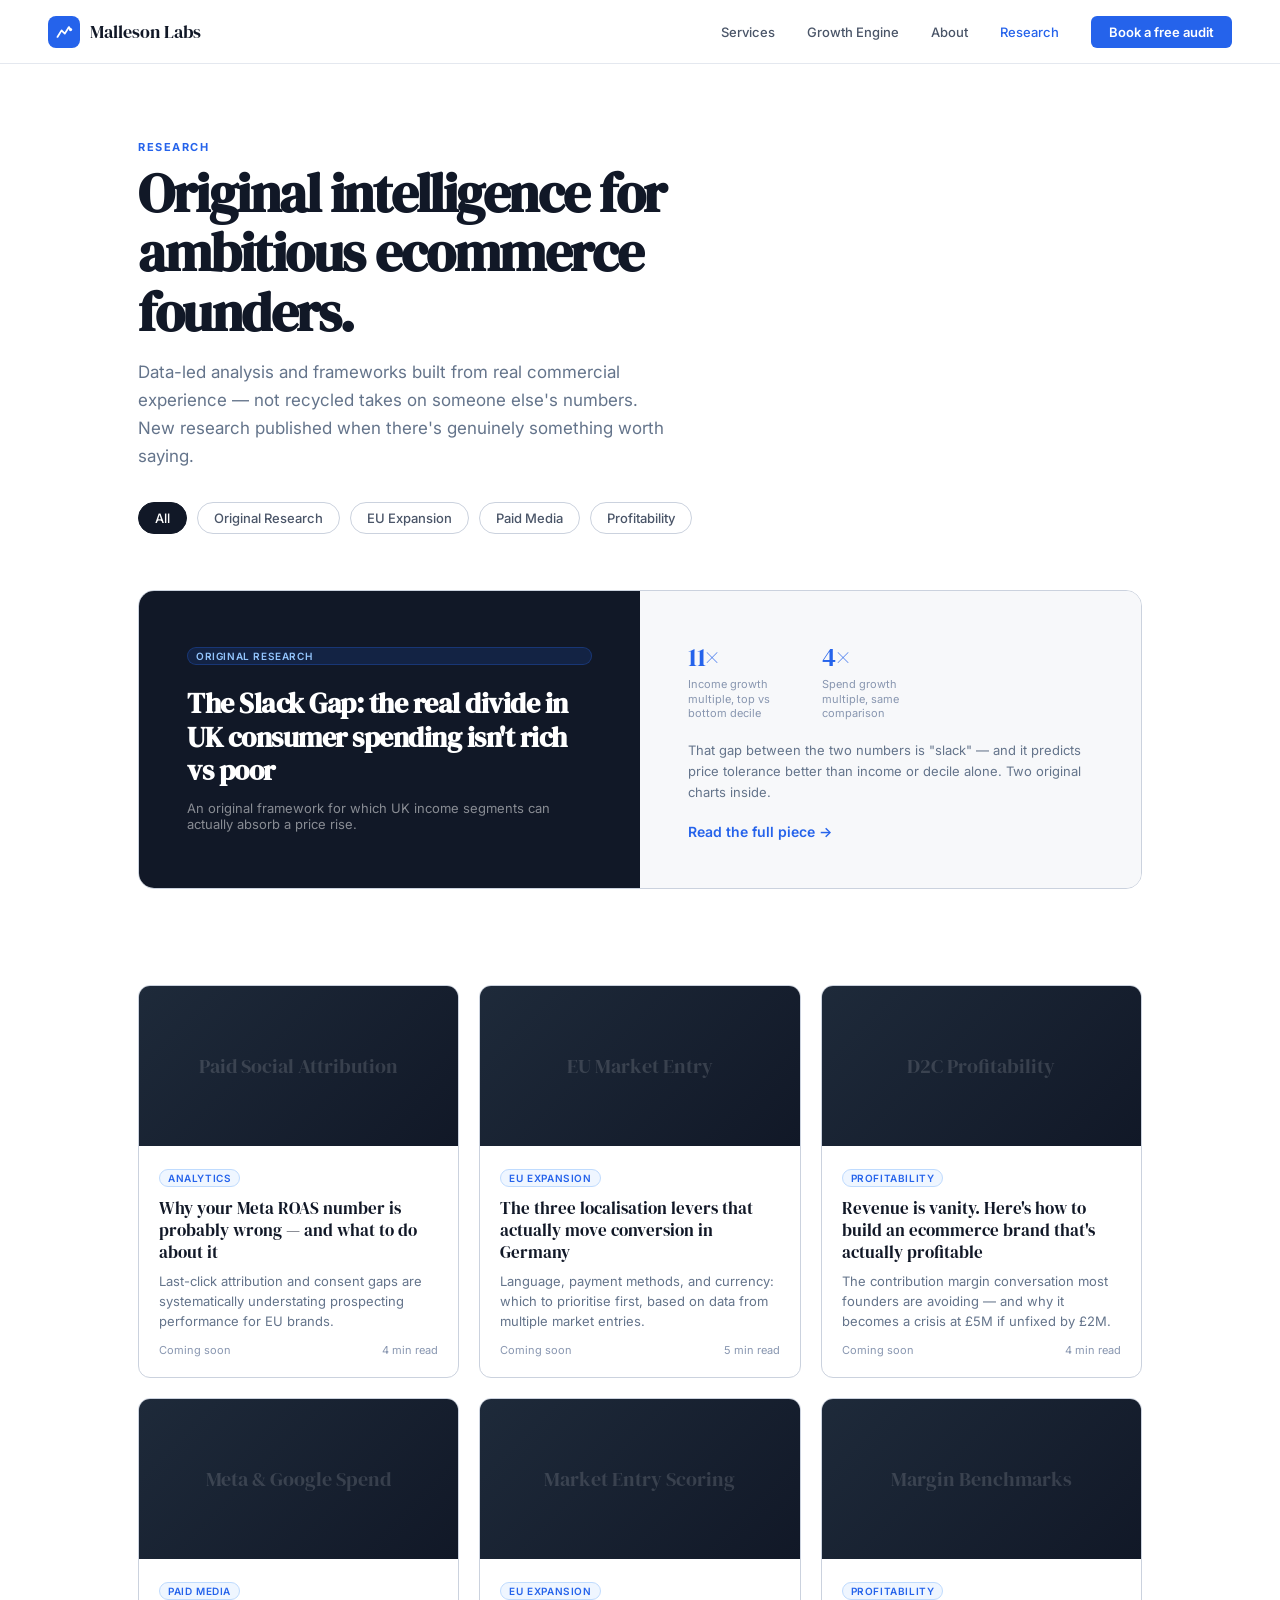
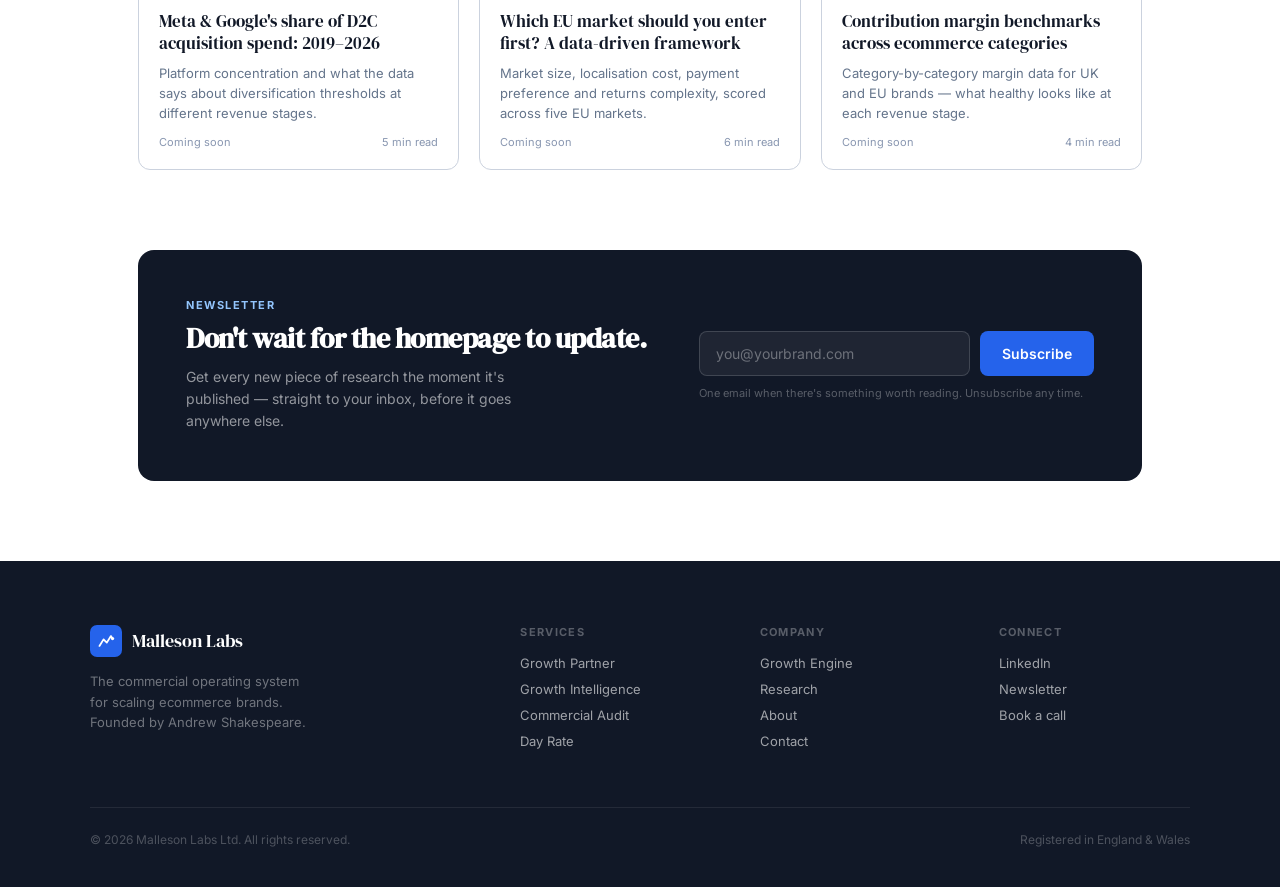
==== research.html @ 3f95349d "Add files via upload" ====
<!DOCTYPE html>
<html lang="en">
<head>
<meta charset="UTF-8">
<meta name="viewport" content="width=device-width, initial-scale=1.0">
<title>Research — Malleson Labs</title>
<link rel="stylesheet" href="shared.css">
<style>
  .page-hero { padding: 140px 48px 56px; max-width: 1100px; margin: 0 auto; }

  .page-hero h1 {
    font-family: 'DM Serif Display', serif;
    font-size: clamp(36px, 5vw, 54px);
    letter-spacing: -1.5px; line-height: 1.1;
    color: var(--slate-900); margin-bottom: 16px;
    max-width: 700px;
  }

  .page-hero p { font-size: 17px; color: var(--slate-500); line-height: 1.65; max-width: 540px; }

  .filter-row {
    display: flex; gap: 10px; margin-top: 32px; flex-wrap: wrap;
  }

  .filter-chip {
    padding: 7px 16px; border-radius: 100px;
    border: 1.5px solid var(--slate-200);
    font-size: 13px; font-weight: 500; color: var(--slate-600);
    cursor: pointer; transition: all 0.15s;
  }

  .filter-chip.active { background: var(--slate-900); color: var(--white); border-color: var(--slate-900); }
  .filter-chip:hover:not(.active) { border-color: var(--electric); color: var(--electric); }

  .articles-grid {
    display: grid; grid-template-columns: repeat(3, 1fr); gap: 20px;
    max-width: 1100px; margin: 48px auto 0; padding: 0 48px;
  }

  .article-card {
    border: 1px solid var(--slate-200); border-radius: 12px; overflow: hidden;
    transition: border-color 0.2s; text-decoration: none; display: block;
  }

  .article-card:hover { border-color: var(--electric); }

  .article-img {
    height: 160px;
    background: linear-gradient(135deg, var(--slate-800) 0%, var(--slate-900) 100%);
    display: flex; align-items: center; justify-content: center; padding: 24px;
  }

  .article-img-label { font-family: 'DM Serif Display', serif; font-size: 20px; color: rgba(255,255,255,0.15); text-align: center; line-height: 1.2; }

  .article-body { padding: 20px; }

  .article-tag {
    display: inline-block; background: var(--electric-light); border: 1px solid var(--electric-mid); color: var(--electric);
    padding: 2px 8px; border-radius: 100px; font-size: 10px; font-weight: 600; text-transform: uppercase; letter-spacing: 0.06em; margin-bottom: 10px;
  }

  .article-title { font-family: 'DM Serif Display', serif; font-size: 17px; color: var(--slate-900); line-height: 1.3; margin-bottom: 8px; }

  .article-excerpt { font-size: 13px; color: var(--slate-500); line-height: 1.55; margin-bottom: 12px; }

  .article-meta { font-size: 11px; color: var(--slate-400); display: flex; justify-content: space-between; align-items: center; }

  .featured-article {
    max-width: 1100px; margin: 0 auto; padding: 0 48px 48px;
  }

  .featured-card {
    display: grid; grid-template-columns: 1fr 1fr; gap: 0;
    border: 1px solid var(--slate-200); border-radius: 16px; overflow: hidden;
    text-decoration: none;
  }

  .featured-visual {
    background: var(--slate-900); padding: 48px; display: flex; flex-direction: column; justify-content: center;
  }

  .featured-visual .article-tag { background: rgba(37,99,235,0.15); border-color: rgba(37,99,235,0.3); color: #93C5FD; }

  .featured-visual h2 {
    font-family: 'DM Serif Display', serif; font-size: 28px; color: var(--white);
    line-height: 1.2; letter-spacing: -0.5px; margin: 12px 0;
  }

  .featured-visual p { font-size: 13px; color: rgba(255,255,255,0.5); }

  .featured-content { background: var(--off-white); padding: 48px; display: flex; flex-direction: column; justify-content: center; }

  .featured-content .stat-line { display: flex; gap: 24px; margin-bottom: 20px; }

  .featured-content .stat-block .snum { font-family: 'DM Serif Display', serif; font-size: 26px; color: var(--electric); letter-spacing: -0.5px; }
  .featured-content .stat-block .slabel { font-size: 11px; color: var(--slate-400); margin-top: 2px; max-width: 110px; line-height: 1.3; }

  .featured-content .read-link { color: var(--electric); font-size: 14px; font-weight: 600; }

  /* Newsletter mid-page */
  .newsletter-wrap { max-width: 1100px; margin: 80px auto; padding: 0 48px; }

  @media (max-width: 768px) {
    .page-hero { padding: 100px 20px 40px; }
    .articles-grid { grid-template-columns: 1fr; padding: 0 20px; }
    .featured-article { padding: 0 20px 32px; }
    .featured-card { grid-template-columns: 1fr; }
    .newsletter-wrap { padding: 0 20px; margin: 56px auto; }
  }
</style>
</head>
<body>

<!-- NAV -->
<nav>
  <a href="index.html" class="nav-logo">
    <div class="nav-icon">
      <svg viewBox="0 0 22 22" fill="none">
        <path d="M3 17L8 9L12 13L17 5L19 8" stroke="white" stroke-width="2.2" stroke-linecap="round" stroke-linejoin="round"/>
        <circle cx="19" cy="8" r="2" fill="white"/>
      </svg>
    </div>
    <span class="nav-name">Malleson Labs</span>
  </a>
  <div class="nav-links">
    <a href="index.html#services">Services</a>
    <a href="index.html#engine">Growth Engine</a>
    <a href="index.html#founder">About</a>
    <a href="research.html" class="active">Research</a>
    <a href="index.html#book" class="nav-cta">Book a free audit</a>
  </div>
</nav>

<div class="page-hero">
  <div class="section-eyebrow">Research</div>
  <h1>Original intelligence for ambitious ecommerce founders.</h1>
  <p>Data-led analysis and frameworks built from real commercial experience — not recycled takes on someone else's numbers. New research published when there's genuinely something worth saying.</p>
  <div class="filter-row">
    <div class="filter-chip active">All</div>
    <div class="filter-chip">Original Research</div>
    <div class="filter-chip">EU Expansion</div>
    <div class="filter-chip">Paid Media</div>
    <div class="filter-chip">Profitability</div>
  </div>
</div>

<!-- Featured article -->
<div class="featured-article">
  <a href="research/slack-gap.html" class="featured-card">
    <div class="featured-visual">
      <div class="article-tag">Original Research</div>
      <h2>The Slack Gap: the real divide in UK consumer spending isn't rich vs poor</h2>
      <p>An original framework for which UK income segments can actually absorb a price rise.</p>
    </div>
    <div class="featured-content">
      <div class="stat-line">
        <div class="stat-block">
          <div class="snum">11×</div>
          <div class="slabel">Income growth multiple, top vs bottom decile</div>
        </div>
        <div class="stat-block">
          <div class="snum">4×</div>
          <div class="slabel">Spend growth multiple, same comparison</div>
        </div>
      </div>
      <p style="font-size:13px;color:var(--slate-500);line-height:1.6;margin-bottom:20px;">That gap between the two numbers is "slack" — and it predicts price tolerance better than income or decile alone. Two original charts inside.</p>
      <span class="read-link">Read the full piece →</span>
    </div>
  </a>
</div>

<!-- Article grid -->
<div class="articles-grid">
  <a href="#" class="article-card">
    <div class="article-img"><div class="article-img-label">Paid Social Attribution</div></div>
    <div class="article-body">
      <div class="article-tag">Analytics</div>
      <div class="article-title">Why your Meta ROAS number is probably wrong — and what to do about it</div>
      <div class="article-excerpt">Last-click attribution and consent gaps are systematically understating prospecting performance for EU brands.</div>
      <div class="article-meta"><span>Coming soon</span><span>4 min read</span></div>
    </div>
  </a>
  <a href="#" class="article-card">
    <div class="article-img"><div class="article-img-label">EU Market Entry</div></div>
    <div class="article-body">
      <div class="article-tag">EU Expansion</div>
      <div class="article-title">The three localisation levers that actually move conversion in Germany</div>
      <div class="article-excerpt">Language, payment methods, and currency: which to prioritise first, based on data from multiple market entries.</div>
      <div class="article-meta"><span>Coming soon</span><span>5 min read</span></div>
    </div>
  </a>
  <a href="#" class="article-card">
    <div class="article-img"><div class="article-img-label">D2C Profitability</div></div>
    <div class="article-body">
      <div class="article-tag">Profitability</div>
      <div class="article-title">Revenue is vanity. Here's how to build an ecommerce brand that's actually profitable</div>
      <div class="article-excerpt">The contribution margin conversation most founders are avoiding — and why it becomes a crisis at £5M if unfixed by £2M.</div>
      <div class="article-meta"><span>Coming soon</span><span>4 min read</span></div>
    </div>
  </a>
  <a href="#" class="article-card">
    <div class="article-img"><div class="article-img-label">Meta & Google Spend</div></div>
    <div class="article-body">
      <div class="article-tag">Paid Media</div>
      <div class="article-title">Meta & Google's share of D2C acquisition spend: 2019–2026</div>
      <div class="article-excerpt">Platform concentration and what the data says about diversification thresholds at different revenue stages.</div>
      <div class="article-meta"><span>Coming soon</span><span>5 min read</span></div>
    </div>
  </a>
  <a href="#" class="article-card">
    <div class="article-img"><div class="article-img-label">Market Entry Scoring</div></div>
    <div class="article-body">
      <div class="article-tag">EU Expansion</div>
      <div class="article-title">Which EU market should you enter first? A data-driven framework</div>
      <div class="article-excerpt">Market size, localisation cost, payment preference and returns complexity, scored across five EU markets.</div>
      <div class="article-meta"><span>Coming soon</span><span>6 min read</span></div>
    </div>
  </a>
  <a href="#" class="article-card">
    <div class="article-img"><div class="article-img-label">Margin Benchmarks</div></div>
    <div class="article-body">
      <div class="article-tag">Profitability</div>
      <div class="article-title">Contribution margin benchmarks across ecommerce categories</div>
      <div class="article-excerpt">Category-by-category margin data for UK and EU brands — what healthy looks like at each revenue stage.</div>
      <div class="article-meta"><span>Coming soon</span><span>4 min read</span></div>
    </div>
  </a>
</div>

<!-- Newsletter -->
<div class="newsletter-wrap">
  <div class="newsletter-banner">
    <div class="newsletter-content">
      <div class="section-eyebrow">Newsletter</div>
      <h3>Don't wait for the homepage to update.</h3>
      <p>Get every new piece of research the moment it's published — straight to your inbox, before it goes anywhere else.</p>
    </div>
    <div class="newsletter-form">
      <div class="newsletter-input-row">
        <input class="newsletter-input" type="email" placeholder="you@yourbrand.com">
        <button class="newsletter-submit">Subscribe</button>
      </div>
      <div class="newsletter-microcopy">One email when there's something worth reading. Unsubscribe any time.</div>
    </div>
  </div>
</div>

<!-- FOOTER -->
<footer>
  <div class="footer-grid">
    <div>
      <div class="footer-logo">
        <div class="footer-logo-icon">
          <svg width="18" height="18" viewBox="0 0 22 22" fill="none">
            <path d="M3 17L8 9L12 13L17 5L19 8" stroke="white" stroke-width="2.2" stroke-linecap="round" stroke-linejoin="round"/>
            <circle cx="19" cy="8" r="2" fill="white"/>
          </svg>
        </div>
        <span class="footer-logo-text">Malleson Labs</span>
      </div>
      <div class="footer-tagline">The commercial operating system for scaling ecommerce brands. Founded by Andrew Shakespeare.</div>
    </div>
    <div class="footer-col">
      <h4>Services</h4>
      <a href="index.html#services">Growth Partner</a>
      <a href="index.html#services">Growth Intelligence</a>
      <a href="index.html#services">Commercial Audit</a>
      <a href="index.html#services">Day Rate</a>
    </div>
    <div class="footer-col">
      <h4>Company</h4>
      <a href="index.html#engine">Growth Engine</a>
      <a href="research.html">Research</a>
      <a href="index.html#founder">About</a>
      <a href="index.html#book">Contact</a>
    </div>
    <div class="footer-col">
      <h4>Connect</h4>
      <a href="#">LinkedIn</a>
      <a href="#">Newsletter</a>
      <a href="index.html#book">Book a call</a>
    </div>
  </div>
  <div class="footer-bottom">
    <p>© 2026 Malleson Labs Ltd. All rights reserved.</p>
    <p>Registered in England & Wales</p>
  </div>
</footer>

<div class="sticky-cta">
  <div class="sticky-cta-inner">
    <span class="sticky-cta-text">Free audit available</span>
    <a href="index.html#book" class="btn-primary">Book now</a>
  </div>
</div>

</body>
</html>
---- shared.css ----
@import url('https://fonts.googleapis.com/css2?family=Inter:wght@300;400;500;600;700&family=DM+Serif+Display:ital@0;1&display=swap');

*, *::before, *::after { box-sizing: border-box; margin: 0; padding: 0; }

:root {
  --white: #FFFFFF; --off-white: #F7F8FA; --slate-50: #F1F3F7;
  --slate-100: #E4E8EF; --slate-200: #CBD2DE; --slate-400: #8896B0;
  --slate-500: #64748B; --slate-600: #4A5568; --slate-700: #374151;
  --slate-800: #1E2A3A; --slate-900: #111827;
  --electric: #2563EB; --electric-dark: #1D4ED8;
  --electric-light: #EFF6FF; --electric-mid: #BFDBFE;
}

html { scroll-behavior: smooth; }

body {
  font-family: 'Inter', sans-serif;
  background: var(--white);
  color: var(--slate-900);
  -webkit-font-smoothing: antialiased;
}

a { color: inherit; }

/* ── NAV ── */
nav {
  position: fixed; top: 0; left: 0; right: 0;
  background: rgba(255,255,255,0.95);
  backdrop-filter: blur(10px);
  border-bottom: 1px solid var(--slate-100);
  z-index: 100;
  padding: 0 48px;
  height: 64px;
  display: flex; align-items: center; justify-content: space-between;
}

.nav-logo { display: flex; align-items: center; gap: 10px; text-decoration: none; }

.nav-icon {
  width: 32px; height: 32px; background: var(--electric);
  border-radius: 8px; display: flex; align-items: center; justify-content: center;
  flex-shrink: 0;
}

.nav-icon svg { width: 18px; height: 18px; }

.nav-name {
  font-family: 'DM Serif Display', serif;
  font-size: 18px; color: var(--slate-900);
}

.nav-links { display: flex; align-items: center; gap: 32px; }

.nav-links a {
  font-size: 13px; font-weight: 500;
  color: var(--slate-600); text-decoration: none;
  transition: color 0.15s;
}

.nav-links a:hover, .nav-links a.active { color: var(--electric); }

.nav-cta {
  background: var(--electric) !important;
  color: var(--white) !important;
  padding: 8px 18px;
  border-radius: 6px;
  font-size: 13px !important;
  font-weight: 600 !important;
}

.nav-cta:hover { background: var(--electric-dark) !important; }

/* ── SECTIONS ── */
section { padding: 96px 48px; }

.container { max-width: 1100px; margin: 0 auto; }
.container-narrow { max-width: 720px; margin: 0 auto; }

.section-eyebrow {
  font-size: 11px; font-weight: 700;
  letter-spacing: 0.14em; text-transform: uppercase;
  color: var(--electric); margin-bottom: 10px;
}

.section-title {
  font-family: 'DM Serif Display', serif;
  font-size: clamp(32px, 4vw, 48px);
  letter-spacing: -1px; line-height: 1.1;
  color: var(--slate-900); margin-bottom: 20px;
}

.section-body {
  font-size: 16px; line-height: 1.7;
  color: var(--slate-500); max-width: 520px;
}

/* ── BUTTONS ── */
.btn-primary {
  background: var(--electric); color: var(--white);
  padding: 14px 28px; border-radius: 8px;
  font-size: 14px; font-weight: 600;
  text-decoration: none; border: none; cursor: pointer;
  transition: background 0.15s;
  display: inline-block;
}

.btn-primary:hover { background: var(--electric-dark); }

.btn-secondary {
  color: var(--slate-700); font-size: 14px; font-weight: 500;
  text-decoration: none;
  display: flex; align-items: center; gap: 6px;
}

.btn-secondary:hover { color: var(--electric); }

.btn-white {
  background: var(--white); color: var(--electric);
  padding: 16px 32px; border-radius: 8px;
  font-size: 15px; font-weight: 700;
  text-decoration: none; display: inline-block;
  transition: transform 0.15s;
  white-space: nowrap;
}

.btn-white:hover { transform: translateY(-1px); }

.btn-outline-white {
  background: transparent; color: var(--white);
  border: 1.5px solid rgba(255,255,255,0.3);
  padding: 14px 28px; border-radius: 8px;
  font-size: 14px; font-weight: 600;
  text-decoration: none; display: inline-block;
  transition: border-color 0.15s;
}

.btn-outline-white:hover { border-color: rgba(255,255,255,0.6); }

/* ── STICKY MOBILE CTA ── */
.sticky-cta {
  display: none;
  position: fixed;
  bottom: 0; left: 0; right: 0;
  background: var(--white);
  border-top: 1px solid var(--slate-200);
  padding: 12px 20px;
  z-index: 90;
  box-shadow: 0 -4px 20px rgba(0,0,0,0.06);
}

.sticky-cta-inner {
  display: flex; gap: 10px; align-items: center;
}

.sticky-cta .btn-primary { flex: 1; text-align: center; padding: 12px; }
.sticky-cta-text { font-size: 12px; color: var(--slate-500); flex-shrink: 0; }

@media (max-width: 768px) {
  .sticky-cta { display: block; }
  body { padding-bottom: 70px; }
}

/* ── NEWSLETTER BANNER (reusable) ── */
.newsletter-banner {
  background: var(--slate-900);
  border-radius: 16px;
  padding: 48px;
  display: grid;
  grid-template-columns: 1.2fr 1fr;
  gap: 40px;
  align-items: center;
}

.newsletter-content .section-eyebrow { color: #93C5FD; }

.newsletter-content h3 {
  font-family: 'DM Serif Display', serif;
  font-size: 28px; color: var(--white);
  letter-spacing: -0.5px; margin-bottom: 10px; line-height: 1.2;
}

.newsletter-content p { font-size: 14px; color: rgba(255,255,255,0.55); line-height: 1.6; max-width: 380px; }

.newsletter-form { display: flex; gap: 10px; flex-direction: column; }

.newsletter-input-row { display: flex; gap: 10px; }

.newsletter-input {
  flex: 1; padding: 13px 16px;
  border: 1.5px solid rgba(255,255,255,0.15);
  background: rgba(255,255,255,0.06);
  border-radius: 8px;
  font-family: 'Inter', sans-serif;
  font-size: 14px; color: var(--white);
  outline: none;
}

.newsletter-input::placeholder { color: rgba(255,255,255,0.35); }
.newsletter-input:focus { border-color: var(--electric); }

.newsletter-submit {
  background: var(--electric); color: var(--white);
  border: none; border-radius: 8px;
  padding: 13px 22px;
  font-family: 'Inter', sans-serif;
  font-size: 14px; font-weight: 600;
  cursor: pointer; white-space: nowrap;
  transition: background 0.15s;
}

.newsletter-submit:hover { background: var(--electric-dark); }

.newsletter-microcopy { font-size: 11px; color: rgba(255,255,255,0.3); }

/* ── FOOTER ── */
footer {
  background: var(--slate-900);
  padding: 64px 48px 40px;
}

.footer-grid {
  max-width: 1100px; margin: 0 auto;
  display: grid;
  grid-template-columns: 2fr 1fr 1fr 1fr;
  gap: 48px;
  margin-bottom: 48px;
}

.footer-logo { display: flex; align-items: center; gap: 10px; margin-bottom: 14px; }

.footer-logo-icon {
  width: 32px; height: 32px; background: var(--electric);
  border-radius: 7px; display: flex; align-items: center; justify-content: center;
}

.footer-logo-text {
  font-family: 'DM Serif Display', serif;
  font-size: 18px; color: var(--white);
}

.footer-tagline { font-size: 13px; color: rgba(255,255,255,0.4); line-height: 1.6; max-width: 220px; }

.footer-col h4 {
  font-size: 11px; font-weight: 700;
  text-transform: uppercase; letter-spacing: 0.12em;
  color: rgba(255,255,255,0.3); margin-bottom: 16px;
}

.footer-col a {
  display: block; font-size: 13px;
  color: rgba(255,255,255,0.6); text-decoration: none;
  margin-bottom: 10px; transition: color 0.15s;
}

.footer-col a:hover { color: var(--white); }

.footer-bottom {
  max-width: 1100px; margin: 0 auto;
  padding-top: 24px;
  border-top: 1px solid rgba(255,255,255,0.08);
  display: flex; justify-content: space-between; align-items: center;
}

.footer-bottom p { font-size: 12px; color: rgba(255,255,255,0.25); }

/* ── MOBILE ── */
@media (max-width: 768px) {
  nav { padding: 0 20px; }
  .nav-links { display: none; }
  section { padding: 64px 20px; }
  .newsletter-banner { grid-template-columns: 1fr; padding: 32px; }
  .newsletter-input-row { flex-direction: column; }
  .footer-grid { grid-template-columns: 1fr 1fr; }
  .footer-bottom { flex-direction: column; gap: 8px; text-align: center; }
}
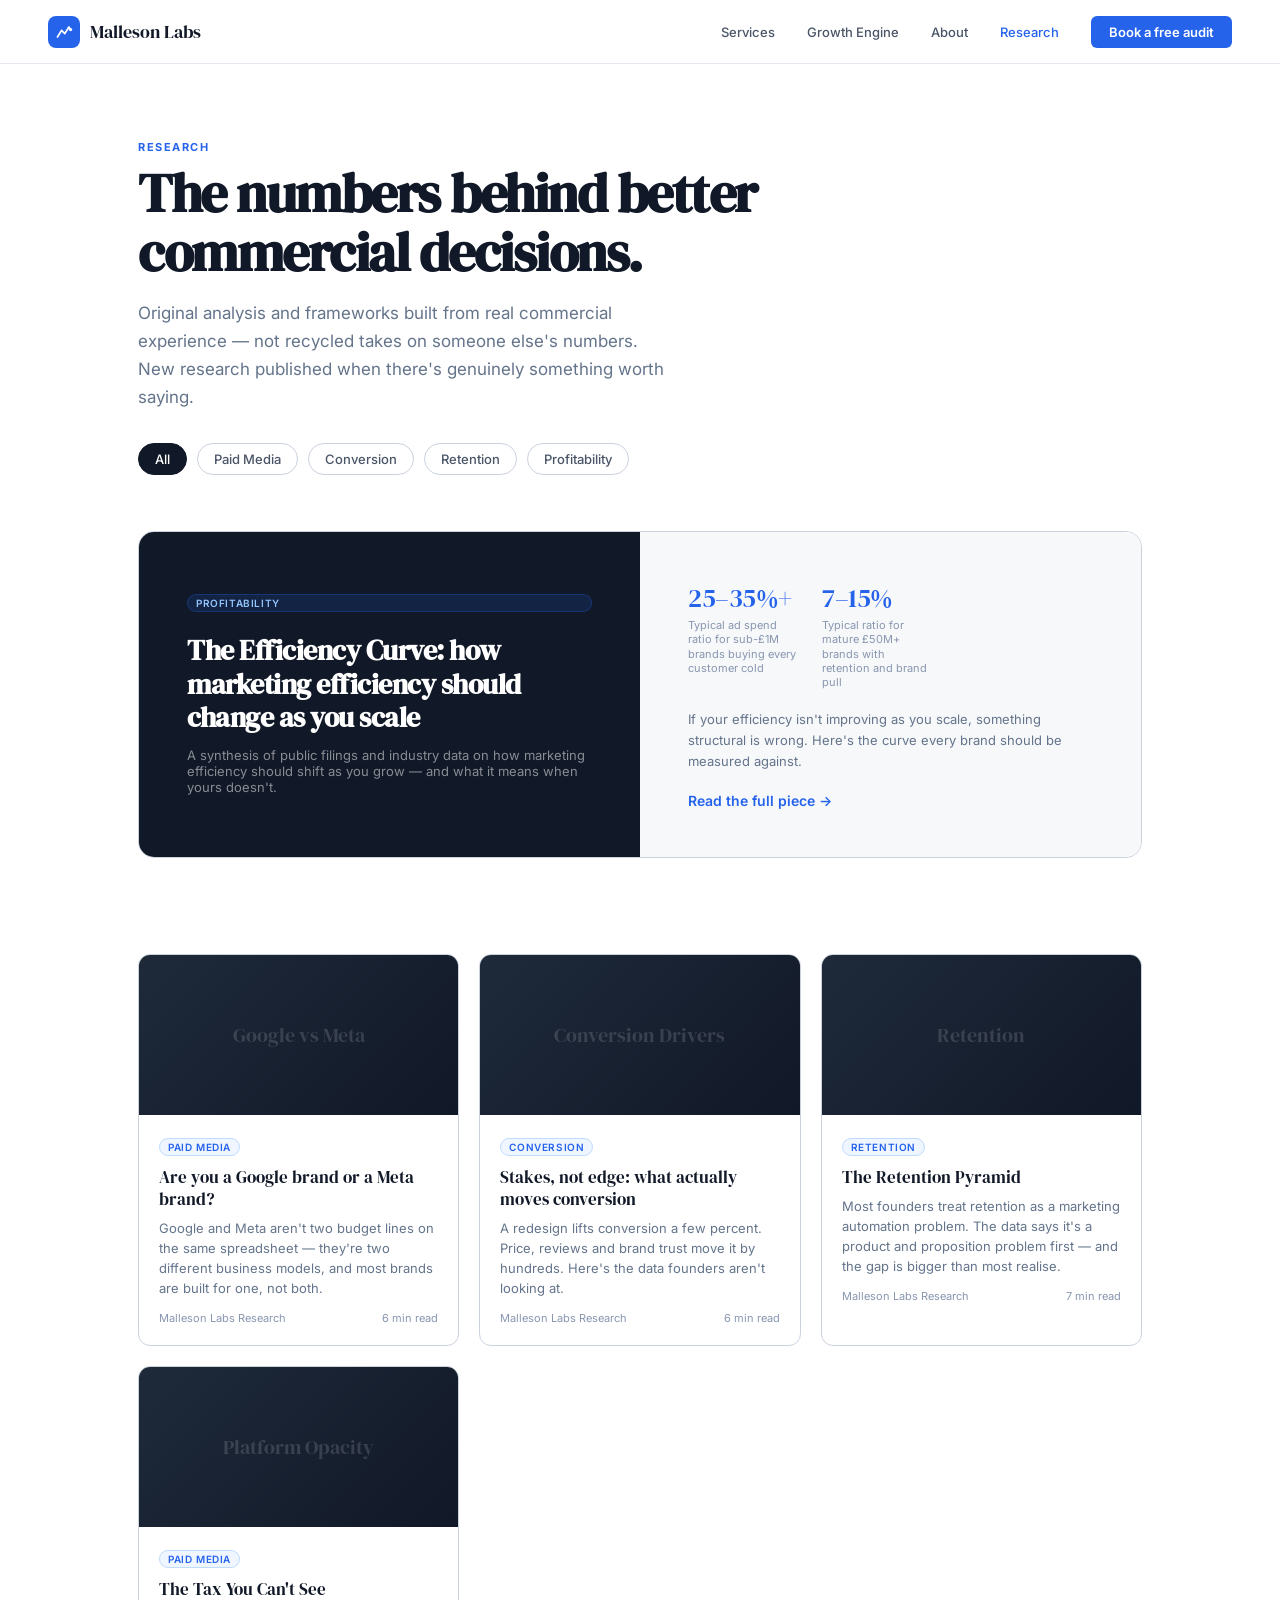
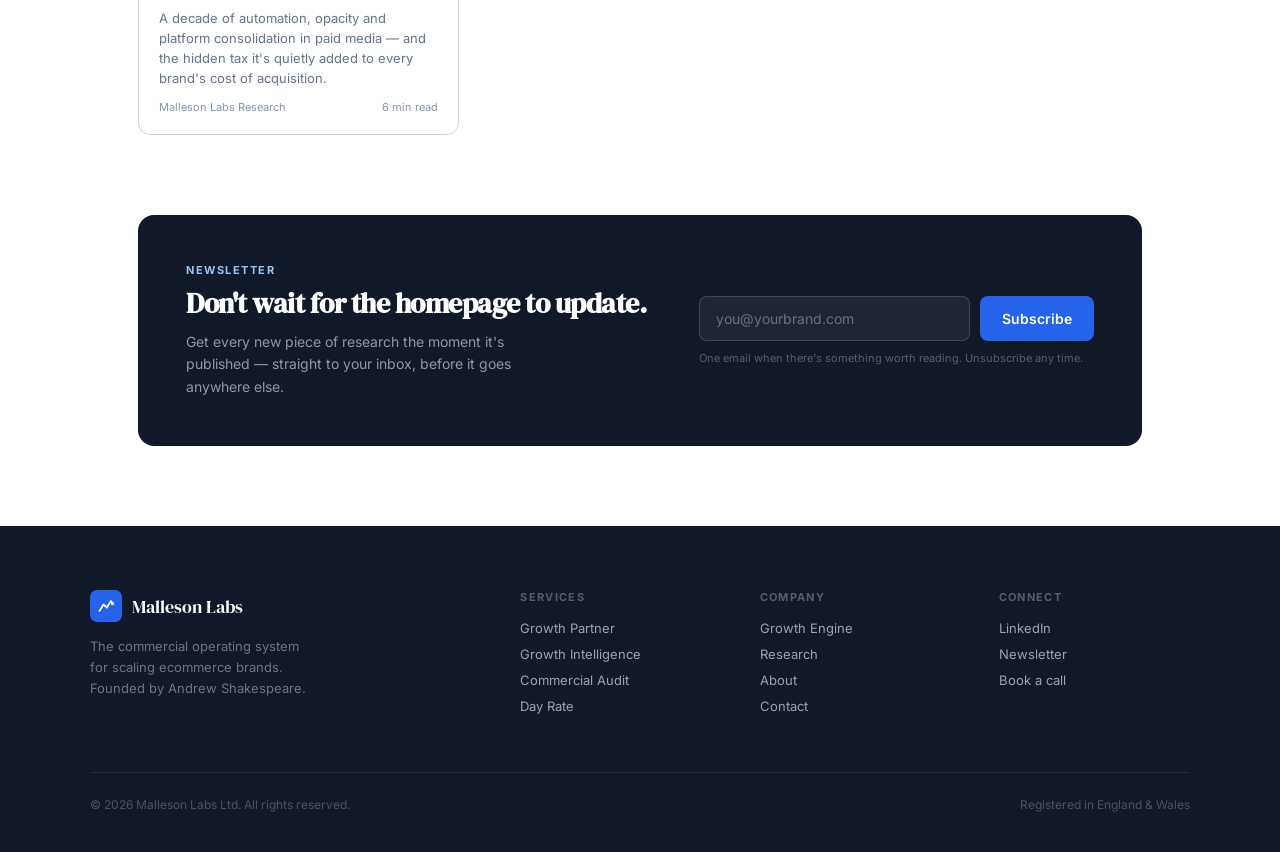
==== commit 20375c2c: "Wire up real research articles on homepage and research landing page, reframe research and newslette" ====
--- a/research.html
+++ b/research.html
@@ -133,37 +133,37 @@
 
 <div class="page-hero">
   <div class="section-eyebrow">Research</div>
-  <h1>Original intelligence for ambitious ecommerce founders.</h1>
-  <p>Data-led analysis and frameworks built from real commercial experience — not recycled takes on someone else's numbers. New research published when there's genuinely something worth saying.</p>
+  <h1>The numbers behind better commercial decisions.</h1>
+  <p>Original analysis and frameworks built from real commercial experience — not recycled takes on someone else's numbers. New research published when there's genuinely something worth saying.</p>
   <div class="filter-row">
     <div class="filter-chip active">All</div>
-    <div class="filter-chip">Original Research</div>
-    <div class="filter-chip">EU Expansion</div>
     <div class="filter-chip">Paid Media</div>
+    <div class="filter-chip">Conversion</div>
+    <div class="filter-chip">Retention</div>
     <div class="filter-chip">Profitability</div>
   </div>
 </div>
 
 <!-- Featured article -->
 <div class="featured-article">
-  <a href="research/slack-gap.html" class="featured-card">
+  <a href="research/efficiency-curve.html" class="featured-card">
     <div class="featured-visual">
-      <div class="article-tag">Original Research</div>
-      <h2>The Slack Gap: the real divide in UK consumer spending isn't rich vs poor</h2>
-      <p>An original framework for which UK income segments can actually absorb a price rise.</p>
+      <div class="article-tag">Profitability</div>
+      <h2>The Efficiency Curve: how marketing efficiency should change as you scale</h2>
+      <p>A synthesis of public filings and industry data on how marketing efficiency should shift as you grow — and what it means when yours doesn't.</p>
     </div>
     <div class="featured-content">
       <div class="stat-line">
         <div class="stat-block">
-          <div class="snum">11×</div>
-          <div class="slabel">Income growth multiple, top vs bottom decile</div>
+          <div class="snum">25–35%+</div>
+          <div class="slabel">Typical ad spend ratio for sub-£1M brands buying every customer cold</div>
         </div>
         <div class="stat-block">
-          <div class="snum">4×</div>
-          <div class="slabel">Spend growth multiple, same comparison</div>
+          <div class="snum">7–15%</div>
+          <div class="slabel">Typical ratio for mature £50M+ brands with retention and brand pull</div>
         </div>
       </div>
-      <p style="font-size:13px;color:var(--slate-500);line-height:1.6;margin-bottom:20px;">That gap between the two numbers is "slack" — and it predicts price tolerance better than income or decile alone. Two original charts inside.</p>
+      <p style="font-size:13px;color:var(--slate-500);line-height:1.6;margin-bottom:20px;">If your efficiency isn't improving as you scale, something structural is wrong. Here's the curve every brand should be measured against.</p>
       <span class="read-link">Read the full piece →</span>
     </div>
   </a>
@@ -171,58 +171,40 @@
 
 <!-- Article grid -->
 <div class="articles-grid">
-  <a href="#" class="article-card">
-    <div class="article-img"><div class="article-img-label">Paid Social Attribution</div></div>
-    <div class="article-body">
-      <div class="article-tag">Analytics</div>
-      <div class="article-title">Why your Meta ROAS number is probably wrong — and what to do about it</div>
-      <div class="article-excerpt">Last-click attribution and consent gaps are systematically understating prospecting performance for EU brands.</div>
-      <div class="article-meta"><span>Coming soon</span><span>4 min read</span></div>
-    </div>
-  </a>
-  <a href="#" class="article-card">
-    <div class="article-img"><div class="article-img-label">EU Market Entry</div></div>
-    <div class="article-body">
-      <div class="article-tag">EU Expansion</div>
-      <div class="article-title">The three localisation levers that actually move conversion in Germany</div>
-      <div class="article-excerpt">Language, payment methods, and currency: which to prioritise first, based on data from multiple market entries.</div>
-      <div class="article-meta"><span>Coming soon</span><span>5 min read</span></div>
-    </div>
-  </a>
-  <a href="#" class="article-card">
-    <div class="article-img"><div class="article-img-label">D2C Profitability</div></div>
-    <div class="article-body">
-      <div class="article-tag">Profitability</div>
-      <div class="article-title">Revenue is vanity. Here's how to build an ecommerce brand that's actually profitable</div>
-      <div class="article-excerpt">The contribution margin conversation most founders are avoiding — and why it becomes a crisis at £5M if unfixed by £2M.</div>
-      <div class="article-meta"><span>Coming soon</span><span>4 min read</span></div>
-    </div>
-  </a>
-  <a href="#" class="article-card">
-    <div class="article-img"><div class="article-img-label">Meta & Google Spend</div></div>
+  <a href="research/google-brand-or-meta.html" class="article-card">
+    <div class="article-img"><div class="article-img-label">Google vs Meta</div></div>
     <div class="article-body">
       <div class="article-tag">Paid Media</div>
-      <div class="article-title">Meta & Google's share of D2C acquisition spend: 2019–2026</div>
-      <div class="article-excerpt">Platform concentration and what the data says about diversification thresholds at different revenue stages.</div>
-      <div class="article-meta"><span>Coming soon</span><span>5 min read</span></div>
-    </div>
-  </a>
-  <a href="#" class="article-card">
-    <div class="article-img"><div class="article-img-label">Market Entry Scoring</div></div>
-    <div class="article-body">
-      <div class="article-tag">EU Expansion</div>
-      <div class="article-title">Which EU market should you enter first? A data-driven framework</div>
-      <div class="article-excerpt">Market size, localisation cost, payment preference and returns complexity, scored across five EU markets.</div>
-      <div class="article-meta"><span>Coming soon</span><span>6 min read</span></div>
-    </div>
-  </a>
-  <a href="#" class="article-card">
-    <div class="article-img"><div class="article-img-label">Margin Benchmarks</div></div>
-    <div class="article-body">
-      <div class="article-tag">Profitability</div>
-      <div class="article-title">Contribution margin benchmarks across ecommerce categories</div>
-      <div class="article-excerpt">Category-by-category margin data for UK and EU brands — what healthy looks like at each revenue stage.</div>
-      <div class="article-meta"><span>Coming soon</span><span>4 min read</span></div>
+      <div class="article-title">Are you a Google brand or a Meta brand?</div>
+      <div class="article-excerpt">Google and Meta aren't two budget lines on the same spreadsheet — they're two different business models, and most brands are built for one, not both.</div>
+      <div class="article-meta"><span>Malleson Labs Research</span><span>6 min read</span></div>
+    </div>
+  </a>
+  <a href="research/stakes-or-edge.html" class="article-card">
+    <div class="article-img"><div class="article-img-label">Conversion Drivers</div></div>
+    <div class="article-body">
+      <div class="article-tag">Conversion</div>
+      <div class="article-title">Stakes, not edge: what actually moves conversion</div>
+      <div class="article-excerpt">A redesign lifts conversion a few percent. Price, reviews and brand trust move it by hundreds. Here's the data founders aren't looking at.</div>
+      <div class="article-meta"><span>Malleson Labs Research</span><span>6 min read</span></div>
+    </div>
+  </a>
+  <a href="research/retention-pyramid.html" class="article-card">
+    <div class="article-img"><div class="article-img-label">Retention</div></div>
+    <div class="article-body">
+      <div class="article-tag">Retention</div>
+      <div class="article-title">The Retention Pyramid</div>
+      <div class="article-excerpt">Most founders treat retention as a marketing automation problem. The data says it's a product and proposition problem first — and the gap is bigger than most realise.</div>
+      <div class="article-meta"><span>Malleson Labs Research</span><span>7 min read</span></div>
+    </div>
+  </a>
+  <a href="research/black-box-bidding.html" class="article-card">
+    <div class="article-img"><div class="article-img-label">Platform Opacity</div></div>
+    <div class="article-body">
+      <div class="article-tag">Paid Media</div>
+      <div class="article-title">The Tax You Can't See</div>
+      <div class="article-excerpt">A decade of automation, opacity and platform consolidation in paid media — and the hidden tax it's quietly added to every brand's cost of acquisition.</div>
+      <div class="article-meta"><span>Malleson Labs Research</span><span>6 min read</span></div>
     </div>
   </a>
 </div>
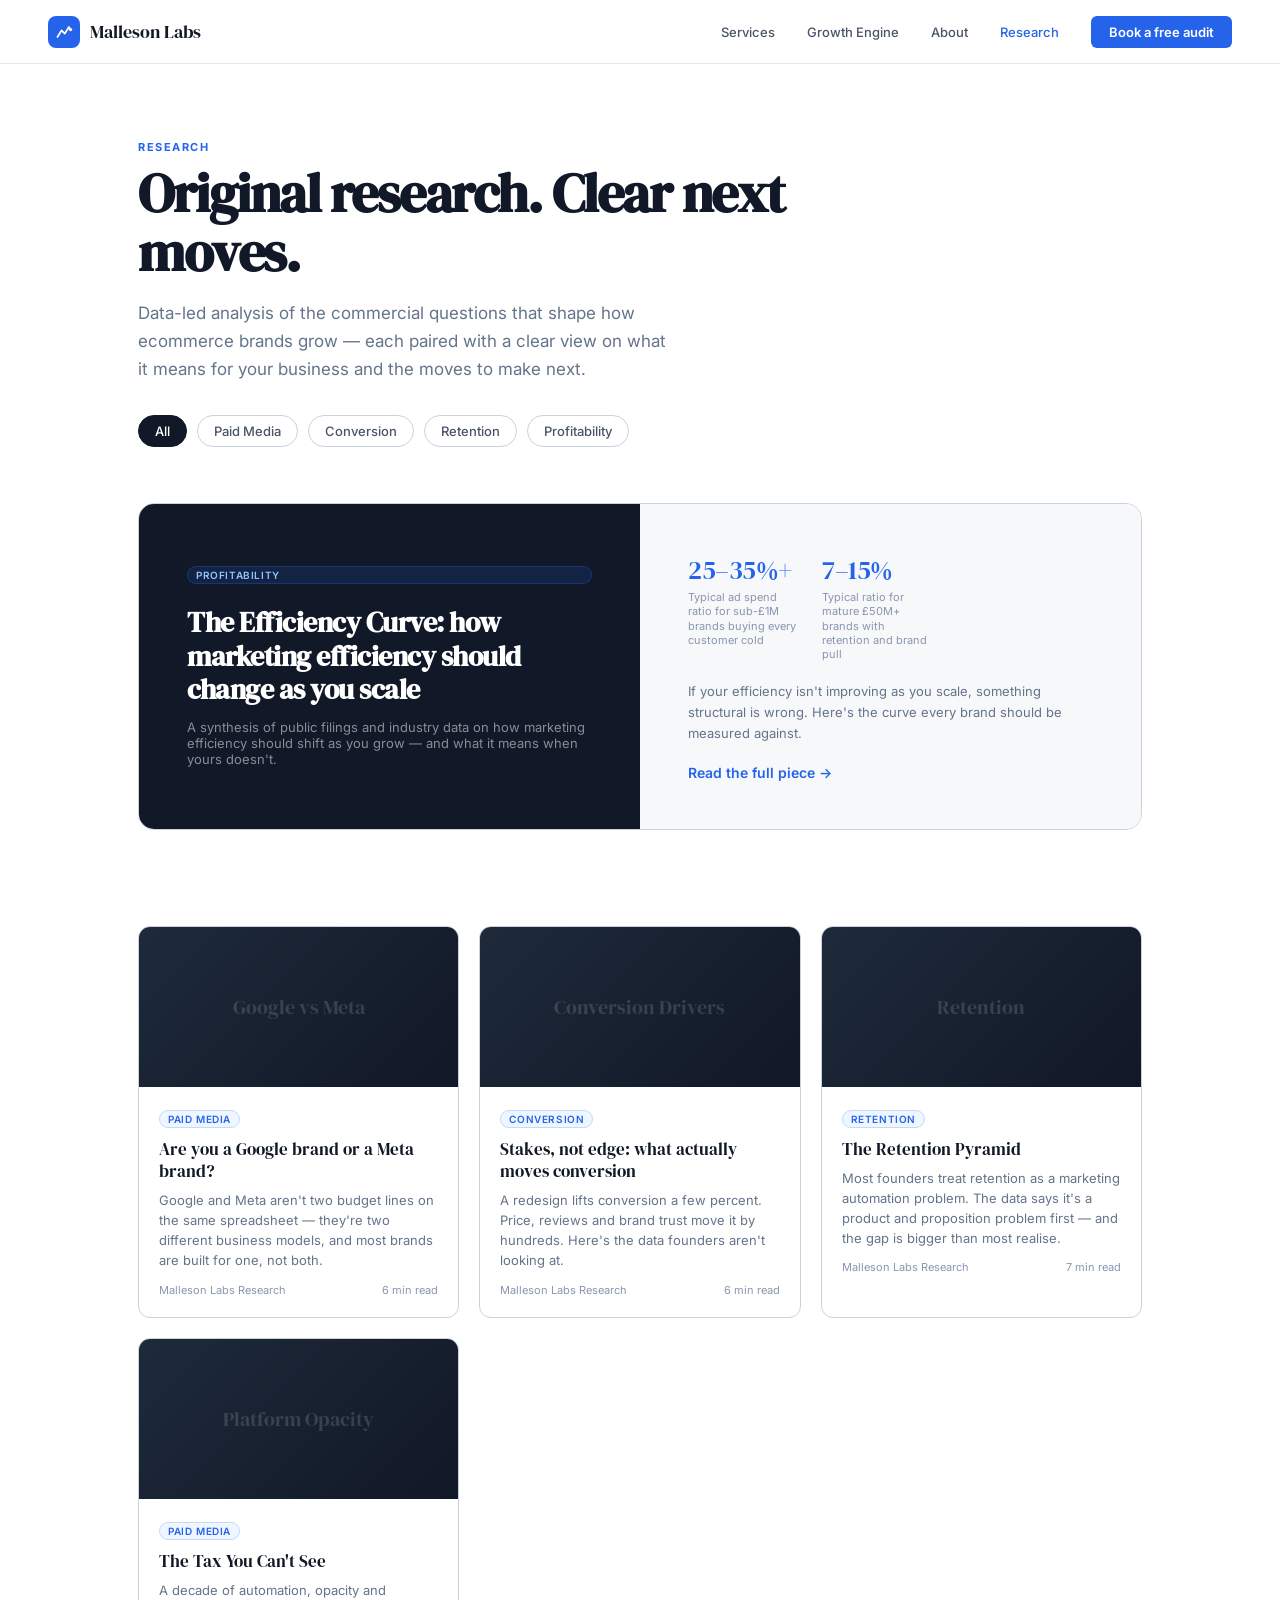
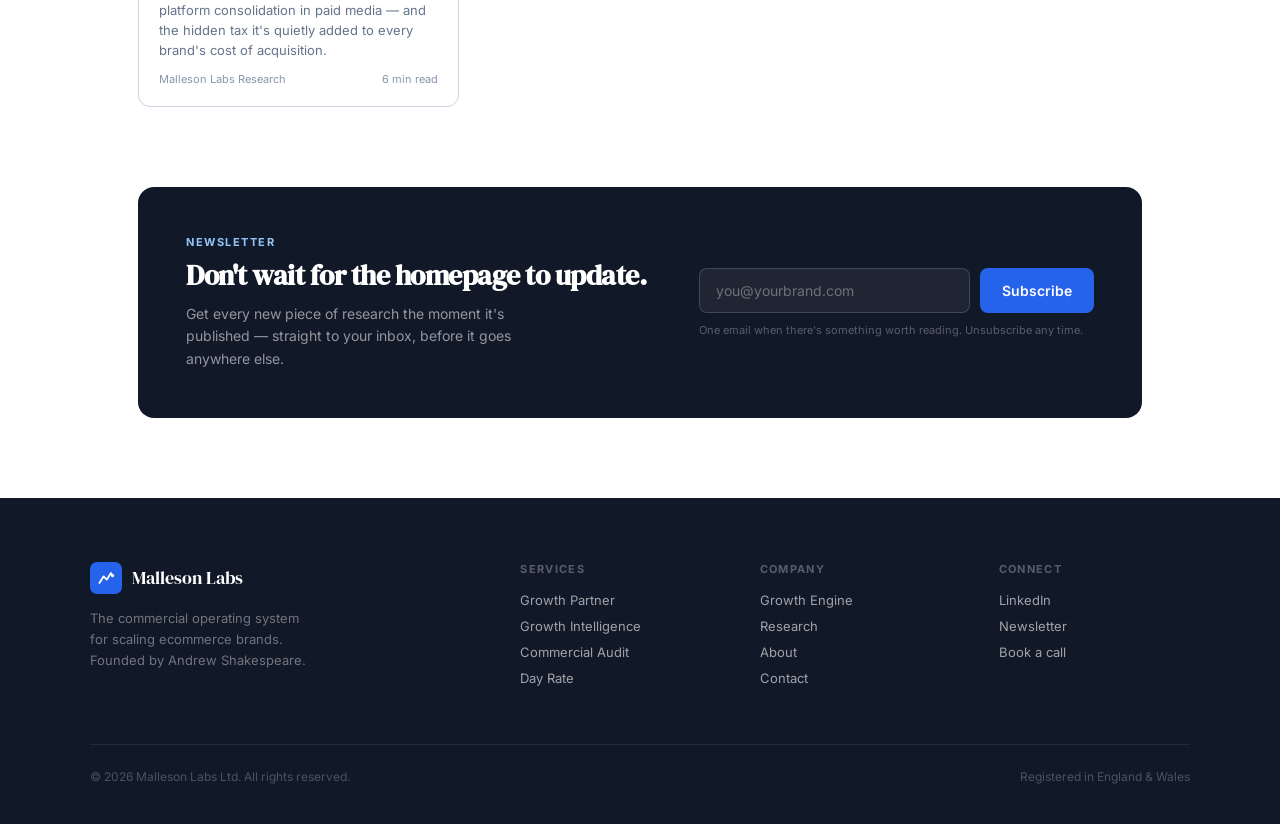
==== commit 35fa8c5d: "Refine research section concept: original research + clear next moves" ====
--- a/research.html
+++ b/research.html
@@ -133,8 +133,8 @@
 
 <div class="page-hero">
   <div class="section-eyebrow">Research</div>
-  <h1>The numbers behind better commercial decisions.</h1>
-  <p>Original analysis and frameworks built from real commercial experience — not recycled takes on someone else's numbers. New research published when there's genuinely something worth saying.</p>
+  <h1>Original research. Clear next moves.</h1>
+  <p>Data-led analysis of the commercial questions that shape how ecommerce brands grow — each paired with a clear view on what it means for your business and the moves to make next.</p>
   <div class="filter-row">
     <div class="filter-chip active">All</div>
     <div class="filter-chip">Paid Media</div>
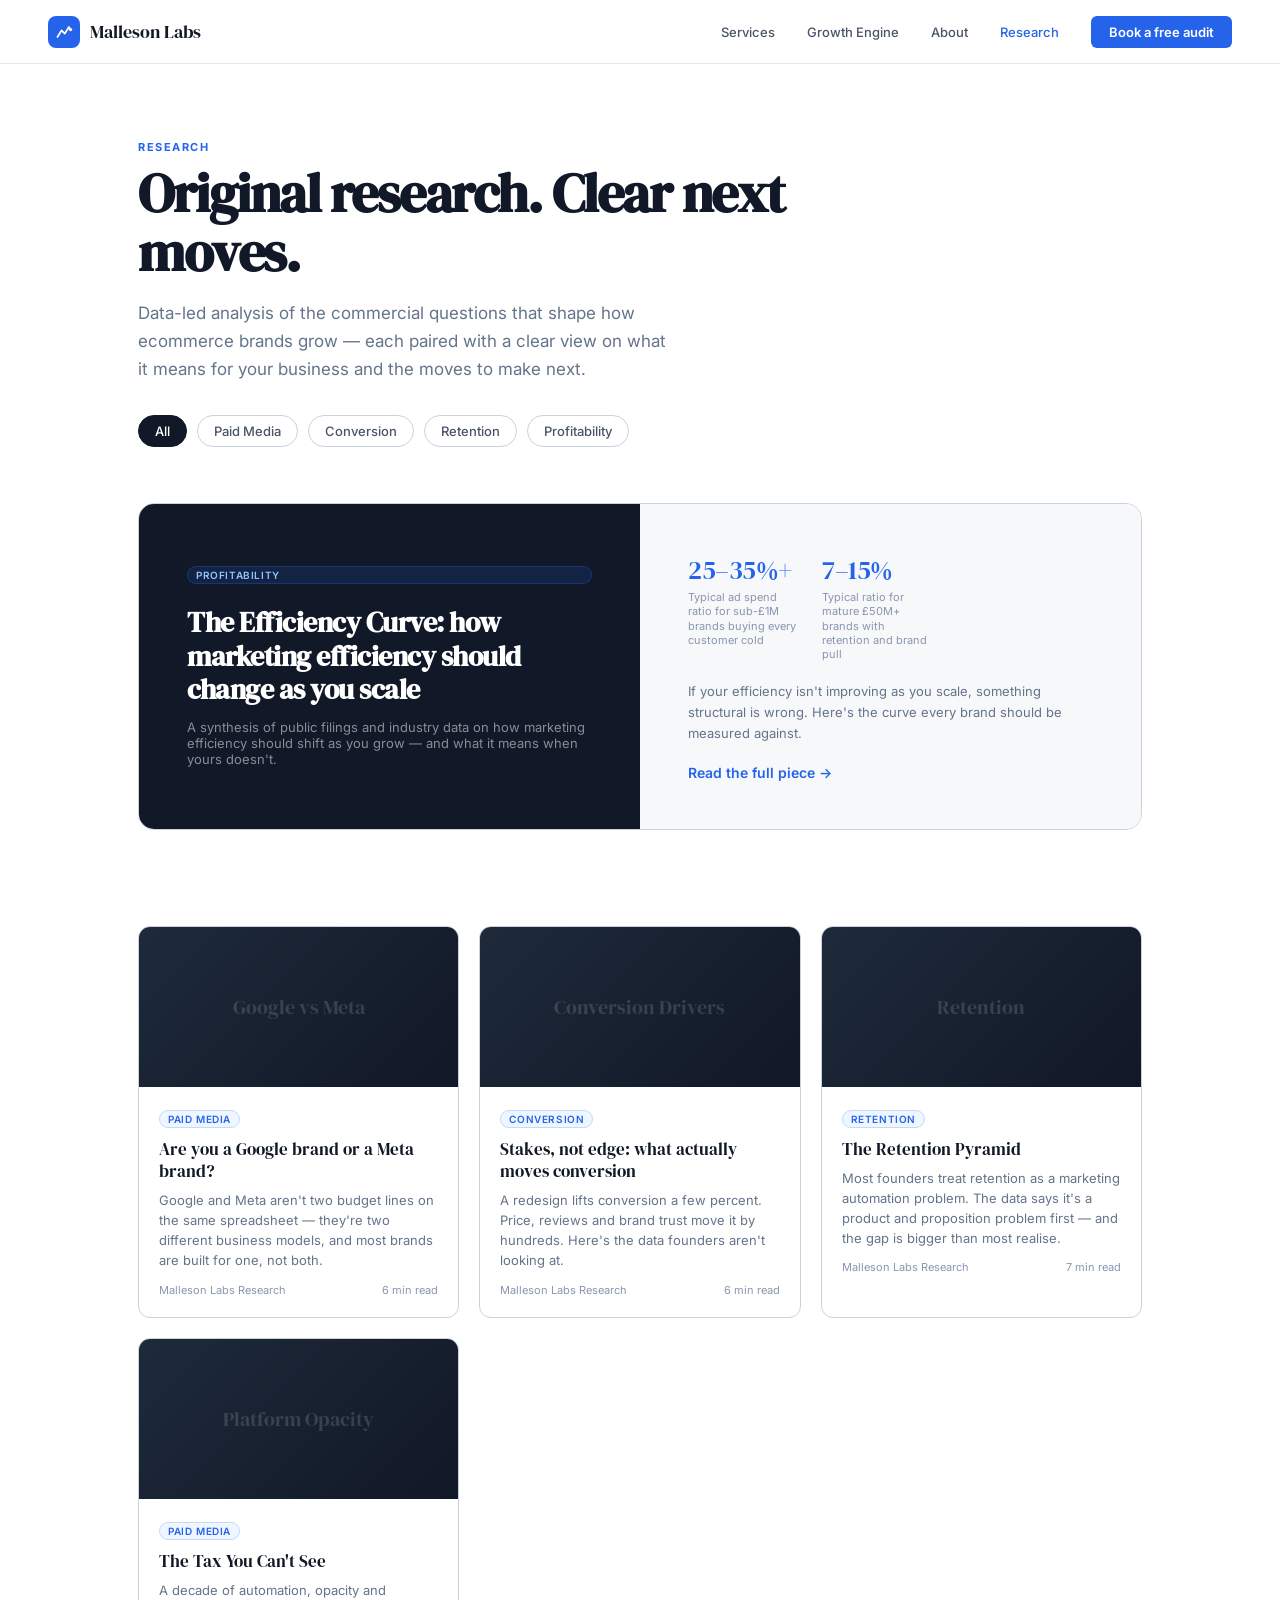
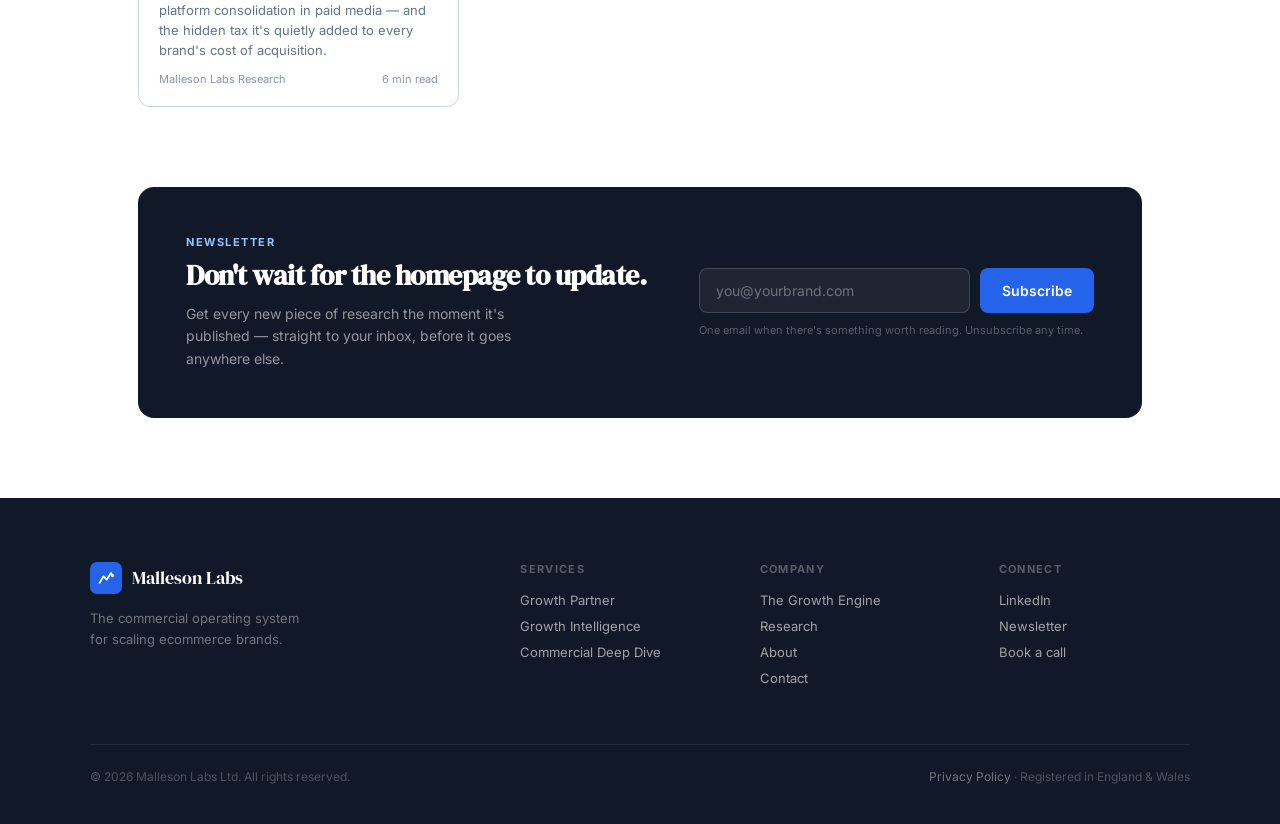
==== commit 06375fe7: "Add privacy policy page, GDPR consent on lead capture forms, rewrite audit proof points" ====
--- a/research.html
+++ b/research.html
@@ -240,18 +240,17 @@
         </div>
         <span class="footer-logo-text">Malleson Labs</span>
       </div>
-      <div class="footer-tagline">The commercial operating system for scaling ecommerce brands. Founded by Andrew Shakespeare.</div>
+      <div class="footer-tagline">The commercial operating system for scaling ecommerce brands.</div>
     </div>
     <div class="footer-col">
       <h4>Services</h4>
       <a href="index.html#services">Growth Partner</a>
       <a href="index.html#services">Growth Intelligence</a>
-      <a href="index.html#services">Commercial Audit</a>
-      <a href="index.html#services">Day Rate</a>
+      <a href="index.html#services">Commercial Deep Dive</a>
     </div>
     <div class="footer-col">
       <h4>Company</h4>
-      <a href="index.html#engine">Growth Engine</a>
+      <a href="index.html#engine">The Growth Engine</a>
       <a href="research.html">Research</a>
       <a href="index.html#founder">About</a>
       <a href="index.html#book">Contact</a>
@@ -259,13 +258,13 @@
     <div class="footer-col">
       <h4>Connect</h4>
       <a href="#">LinkedIn</a>
-      <a href="#">Newsletter</a>
+      <a href="index.html#newsletter">Newsletter</a>
       <a href="index.html#book">Book a call</a>
     </div>
   </div>
   <div class="footer-bottom">
     <p>© 2026 Malleson Labs Ltd. All rights reserved.</p>
-    <p>Registered in England & Wales</p>
+    <p><a href="privacy.html" style="color:rgba(255,255,255,0.4);text-decoration:none;">Privacy Policy</a> · Registered in England & Wales</p>
   </div>
 </footer>
 
